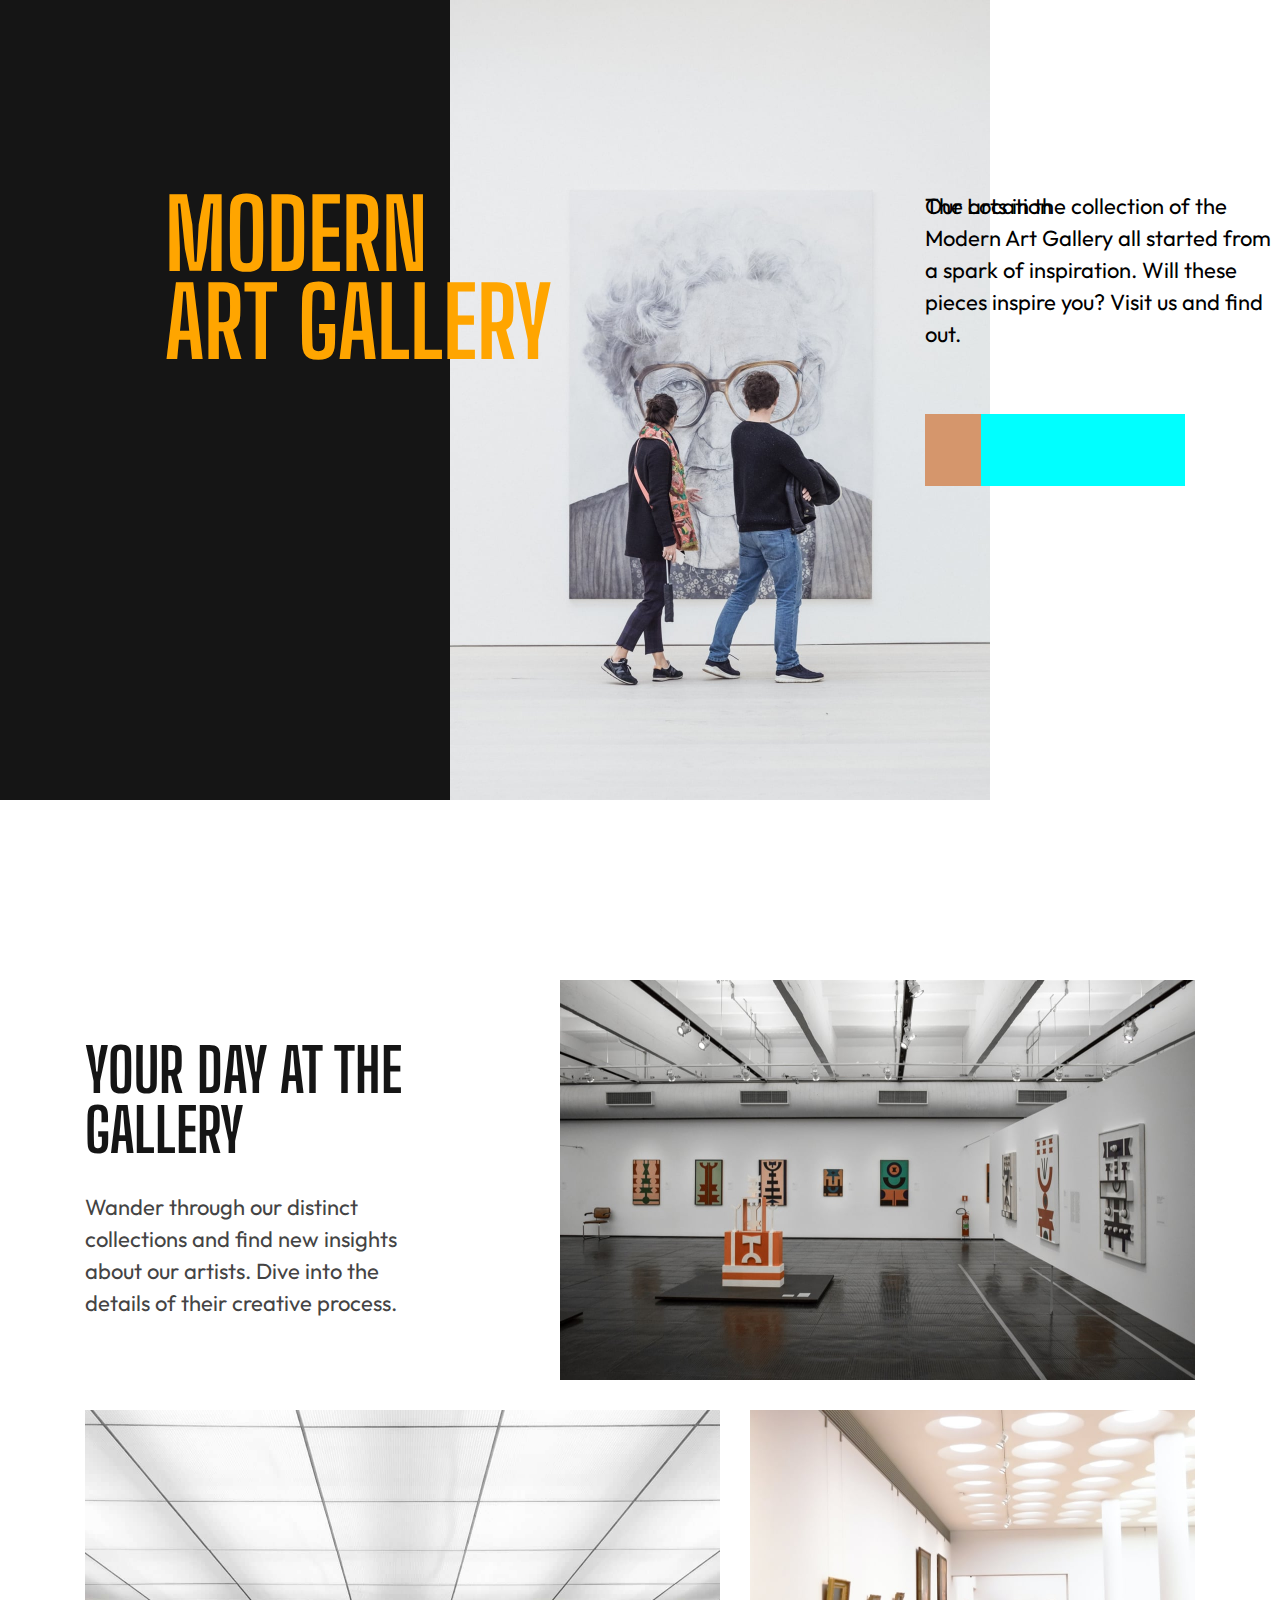
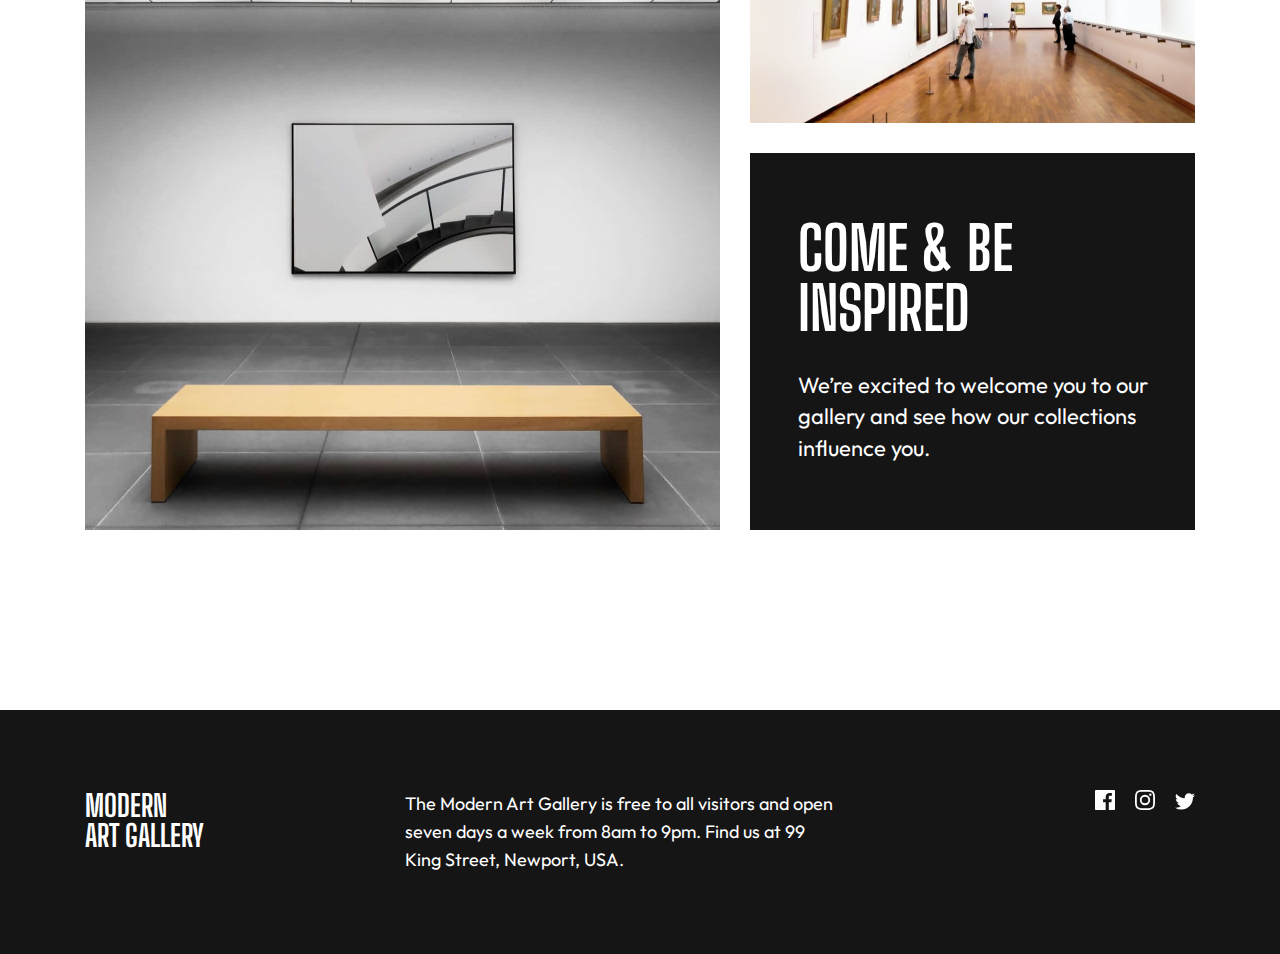
==== index.html @ f68daba3 "initial commit" ====
<!DOCTYPE html>
<html lang="en">
<head>
    <meta charset="UTF-8">
    <meta http-equiv="X-UA-Compatible" content="IE=edge">
    <meta name="viewport" content="width=device-width, initial-scale=1.0">
    <link rel="stylesheet" href="style.css">
    <link href="https://fonts.googleapis.com/css2?family=Outfit:wght@300&display=swap" rel="stylesheet">
    <link href="https://fonts.googleapis.com/css2?family=Big+Shoulders+Display:wght@900&display=swap" rel="stylesheet">
    <title>Document</title>
</head>
<body>
    <section class="title-section">
        <svg width="450" height="800">
            <rect width="450" height="800" style="fill:currentColor"/>
        </svg>
        <img src="./assets/desktop/image-hero@2x.jpg" alt="Man and woman looking at an image">
        <h1>Modern <br> Art Gallery</h1>
        <p>The arts in the collection of the Modern Art Gallery all started from a spark of inspiration. 
        Will these pieces inspire you? Visit us and find out.</p>
        
<!-- Continue fixing the button by using a p tag and the arrow for the other one -->
            <a href="location.html">
                <div class="button">
                    <p>Our Location</p>
                    <svg class="right-side" width="56" height="72">
                        <rect width="56" height="72" style="fill:currentColor"/>
                    </svg>
                </div>
            </a>
            <p>Our Location</p>
        
    </section>
    <section id="gallery" class="gallery-section">
        <div class="gallery-section-1">
            <div class="gallery-section-1-text">
                <h2>Your day at the Gallery</h2>
                <p>Wander through our distinct collections and find new insights about our artists. 
                    Dive into the details of their creative process.</p>
            </div>
            <img src="./assets/desktop/image-grid-1@2x.jpg" alt="Art Gallery Showroom">
        </div>
        <div class="gallery-section-2">
            <img class="left-image" src="./assets/desktop/image-grid-2@2x.jpg" alt="Picture hanging on wall">
            <div class="gallery-section-2b">
                <img src="./assets/desktop/image-grid-3@2x.jpg" alt="People looking at art on the wall">
                <div class="gallery-section-2b-text">
                    <div class="gallery-section-2b-text-container">
                        <h2>Come & Be Inspired</h2>
                        <p>We’re excited to welcome you to our gallery and see how our collections influence you.</p>
                    </div>
                </div>
            </div>
        </div>
    </section>
    <footer id="main-footer" class="footer-main">
        <div class="footer-container">
            <h3>Modern <br> Art Gallery</h3>
            <p>The Modern Art Gallery is free to all visitors and open seven days a week from 8am to 9pm. 
                Find us at 99 King Street, Newport, USA.</p>
            <div class="footer-svg-container"> 
                <svg width="20" height="20" xmlns="http://www.w3.org/2000/svg">
                    <path d="M18.896 0H1.104C.494 0 0 .494 0 1.104v17.793C0 19.506.494 20 1.104 20h9.58v-7.745H8.076V9.237h2.606V7.01c0-2.583 1.578-3.99 3.883-3.99 1.104 0 2.052.082 2.329.119v2.7h-1.598c-1.254 0-1.496.597-1.496 1.47v1.928h2.989l-.39 3.018h-2.6V20h5.098c.608 0 1.102-.494 1.102-1.104V1.104C20 .494 19.506 0 18.896 0Z" fill="currentColor"/>
                </svg>
                <svg width="20" height="20" xmlns="http://www.w3.org/2000/svg">
                    <path d="M10 1.802c2.67 0 2.987.01 4.042.059 2.71.123 3.975 1.409 4.099 4.099.048 1.054.057 1.37.057 4.04 0 2.672-.01 2.988-.057 4.042-.124 2.687-1.387 3.975-4.1 4.099-1.054.048-1.37.058-4.041.058-2.67 0-2.987-.01-4.04-.058-2.718-.124-3.977-1.416-4.1-4.1-.048-1.054-.058-1.37-.058-4.041 0-2.67.01-2.986.058-4.04.124-2.69 1.387-3.977 4.1-4.1 1.054-.048 1.37-.058 4.04-.058ZM10 0C7.284 0 6.944.012 5.877.06 2.246.227.227 2.242.061 5.877.01 6.944 0 7.284 0 10s.012 3.057.06 4.123c.167 3.632 2.182 5.65 5.817 5.817 1.067.048 1.407.06 4.123.06s3.057-.012 4.123-.06c3.629-.167 5.652-2.182 5.816-5.817.05-1.066.061-1.407.061-4.123s-.012-3.056-.06-4.122C19.777 2.249 17.76.228 14.124.06 13.057.01 12.716 0 10 0Zm0 4.865a5.135 5.135 0 1 0 0 10.27 5.135 5.135 0 0 0 0-10.27Zm0 8.468a3.333 3.333 0 1 1 0-6.666 3.333 3.333 0 0 1 0 6.666Zm5.338-9.87a1.2 1.2 0 1 0 0 2.4 1.2 1.2 0 0 0 0-2.4Z" fill="currentColor"/>
                </svg>
                <svg width="20" height="17" xmlns="http://www.w3.org/2000/svg">
                    <path d="M20 2.172a8.192 8.192 0 0 1-2.357.646 4.11 4.11 0 0 0 1.805-2.27 8.22 8.22 0 0 1-2.606.996A4.096 4.096 0 0 0 13.847.248c-2.65 0-4.596 2.472-3.998 5.037A11.648 11.648 0 0 1 1.392 1a4.109 4.109 0 0 0 1.27 5.478 4.086 4.086 0 0 1-1.858-.513c-.045 1.9 1.318 3.679 3.291 4.075a4.113 4.113 0 0 1-1.853.07 4.106 4.106 0 0 0 3.833 2.849A8.25 8.25 0 0 1 0 14.658a11.616 11.616 0 0 0 6.29 1.843c7.618 0 11.923-6.434 11.663-12.205A8.354 8.354 0 0 0 20 2.172Z" fill="currentColor"/>
                </svg> 
            </div>
        </div>
    </footer>
</body>
</html>
---- style.css ----
* {
    margin: 0;
    padding: 0;
    box-sizing: border-box;
}

/* title */
.title-section {
    height: 800px;
    display: flex;
    margin: auto;
}
.title-section p {
    width: 350px;
    height: 160px;
    font-family: 'Outfit', sans-serif;
    font-size: 22px;
    line-height: 32px;
    position: absolute;
    margin-top: 190px;
    margin-left: 925px;
}

.title-section h1 {
    font-family: 'Big Shoulders Display', cursive;
    font-size: 96px;
    line-height: 88px;
    margin-top: 190px;
    margin-left: 165px;
    text-transform: uppercase;
    color: orange;
    position: absolute;

}

.title-section img {
    width: 540px;
    height: 800px;
}
.title-section svg {
    color: #151515;
}


.title-section a .button{ 
    background-color: aqua;
    display: flex;
    width: 260px;
    height: 72px;
    position: absolute;
    margin-top: 414px;
    margin-left: -65px;
    color: white;
}

.button-section p {
    color: green;
    z-index: 1;
    font-size: 30px;
    position: absolute;
    margin-left: -65px;
}

a .right-side {
    color: #D5966C;
}

a:hover .left-side{
    color:#D5966C;
}

a:hover .right-side {
    color:#151515;
}

/* gallery */
.gallery-section {
    width: 1110px;
    height: 1150px;
    margin: 180px auto;
    display: flex;
    flex-direction: column;
    justify-content: space-between;
}

.gallery-section h2{
    font-family: 'Big Shoulders Display', cursive;
    font-size: 60px;
    line-height: 1;
    text-transform: uppercase;
    color: #151515;
}

.gallery-section p {
    color: #444;
    font-family: 'Outfit', sans-serif;
    font-size: 22px;
    font-style: normal;
    line-height: 1.45;
}

.gallery-section-1 {
    width: 1110px;
    height: 400px;
    display: flex;
}

.gallery-section-1-text {
    margin: 60px 125px 90px 0;
}

.gallery-section-1-text p {
    margin-top: 32px;
}

.gallery-section-1 img {
    width: 635px;
    height: 400px;
}

.gallery-section-2 {
    width: 1110px;
    height: 720px;
    display: flex;
    justify-content: space-between;
}
.gallery-section-2 .left-image {
    width: 635px;
    height: 720px;
}

.gallery-section-2b {
    display: flex;
    flex-direction: column;
    align-items: flex-end;
    justify-content: space-between;
}
.gallery-section-2b img {
    width: 445px;
    height: 313px; 
}

.gallery-section-2b-text {
    width: 445px;
    height: 377px;
    background-color: #151515;
    display: flex;
    justify-content: center;
    align-items: center;
}

.gallery-section-2b-text-container {
    width: 350px;
    height: 248px;
    /* background-color: grey; */
}

.gallery-section-2b-text h2 {
    color: #fff;
}

.gallery-section-2b-text p {
    color: #fff;
    margin-top: 32px;
}

/* footer */
#loc-footer {
    color: #151515;
    height: 244px;
    background-color: #D5966C;
}

#main-footer svg:hover {
    color: #D5966C;
}

#loc-footer svg:hover {
    color: #fff;
}
.footer-main {
    color: #fff;
    width: 100%;
    height: 244px;
    background-color: #151515;
    display: flex;
    justify-content: center;
    align-items: center;
}
.footer-main .footer-container {
    width: 1110px;
    /* background-color: gray; */
    display: flex;
    justify-content: space-between;
}
.footer-main h3 {
    width: 160px;
    height: 58px;
    font-family: 'Big Shoulders Display', cursive;
    font-size: 30px;
    line-height: 30px;
    text-transform: uppercase;
}
.footer-main p {
    width: 430px;
    font-family: 'Outfit', sans-serif;
    font-size: 18px;
    line-height: 28px;
    margin-right: 100px;
}

.footer-svg-container {
    width: 100px;
    display: flex;
    justify-content: space-between;
    align-items: baseline;
}
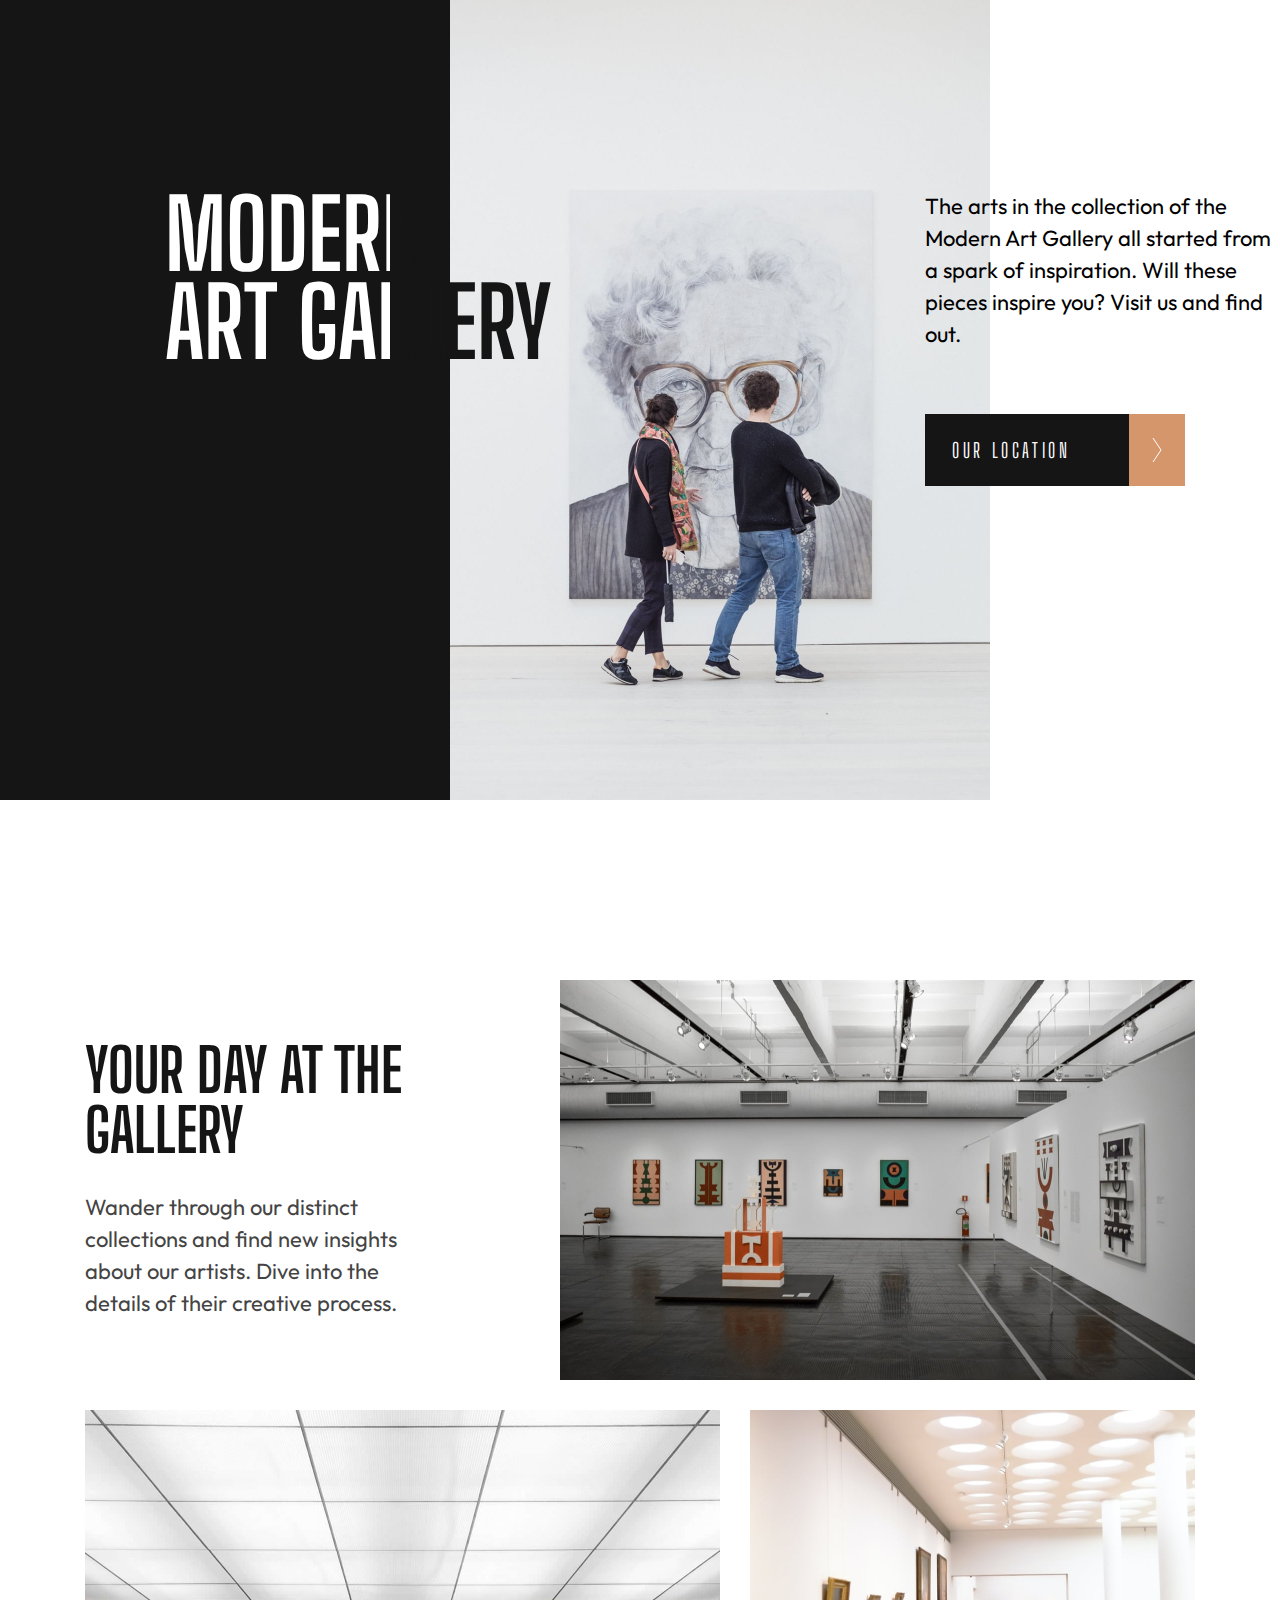
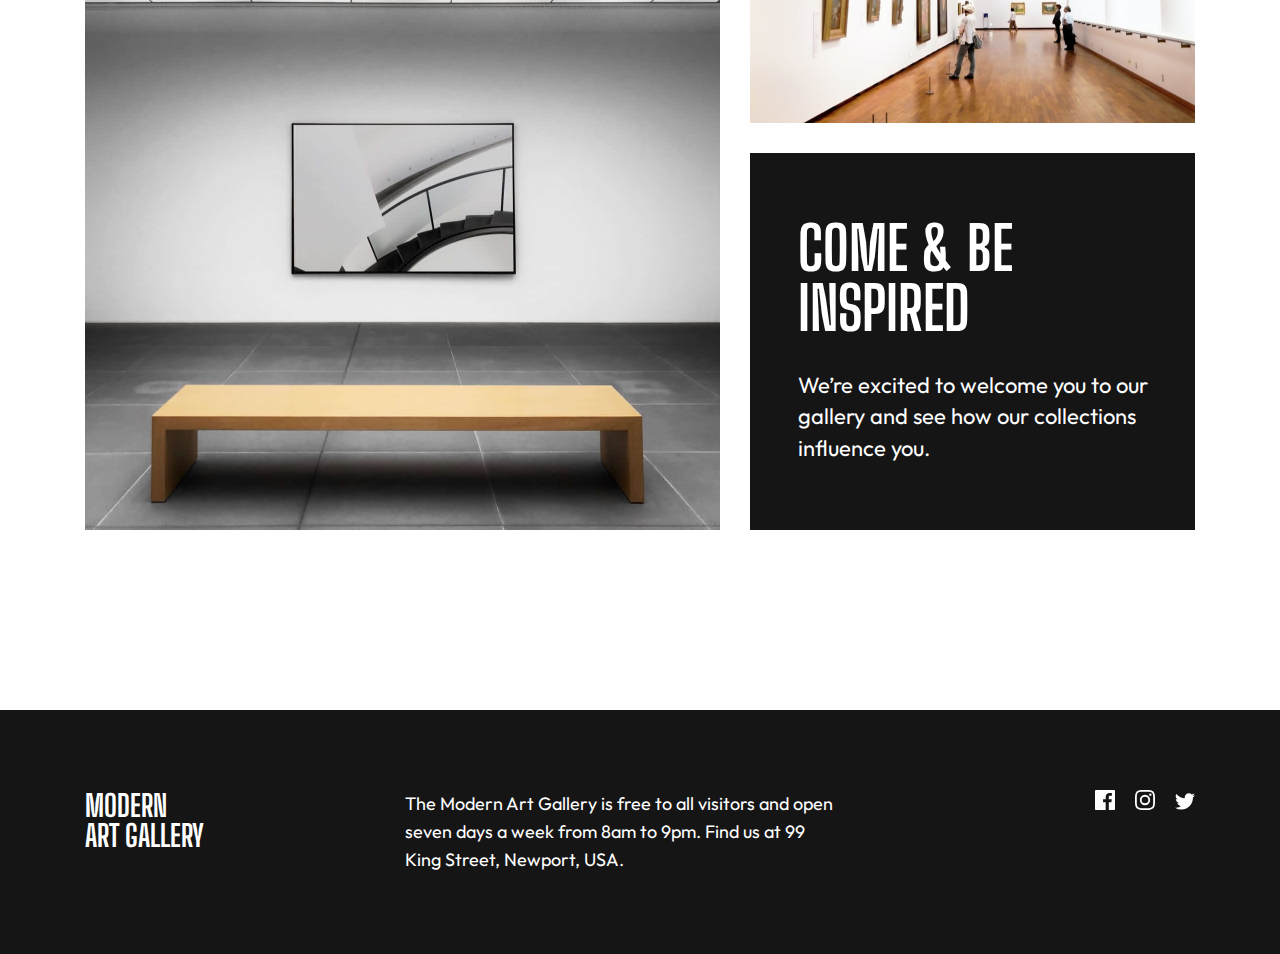
==== commit e6a063c4: "add hero section" ====
--- a/index.html
+++ b/index.html
@@ -7,7 +7,7 @@
     <link rel="stylesheet" href="style.css">
     <link href="https://fonts.googleapis.com/css2?family=Outfit:wght@300&display=swap" rel="stylesheet">
     <link href="https://fonts.googleapis.com/css2?family=Big+Shoulders+Display:wght@900&display=swap" rel="stylesheet">
-    <title>Document</title>
+    <title>Modern Art Gallery</title>
 </head>
 <body>
     <section class="title-section">
@@ -15,21 +15,18 @@
             <rect width="450" height="800" style="fill:currentColor"/>
         </svg>
         <img src="./assets/desktop/image-hero@2x.jpg" alt="Man and woman looking at an image">
-        <h1>Modern <br> Art Gallery</h1>
+        <h1 id="mask">Modern <br> Art Gallery</h1>
+        <h1 id="unmask">Modern <br> Art Gallery</h1>
         <p>The arts in the collection of the Modern Art Gallery all started from a spark of inspiration. 
         Will these pieces inspire you? Visit us and find out.</p>
-        
-<!-- Continue fixing the button by using a p tag and the arrow for the other one -->
-            <a href="location.html">
-                <div class="button">
-                    <p>Our Location</p>
-                    <svg class="right-side" width="56" height="72">
-                        <rect width="56" height="72" style="fill:currentColor"/>
-                    </svg>
-                </div>
-            </a>
-            <p>Our Location</p>
-        
+        <a href="location.html">
+            <div id="btn-left-side">
+                <p id="btn-text">Our Location</p>  
+            </div>
+            <div id="btn-right-side">
+                <svg width="10" height="24" xmlns="http://www.w3.org/2000/svg"><path stroke="#FFF" fill="none" d="m1 0 8 12-8 12"/></svg>
+            </div>
+        </a>
     </section>
     <section id="gallery" class="gallery-section">
         <div class="gallery-section-1">
--- a/style.css
+++ b/style.css
@@ -21,16 +21,28 @@
     margin-left: 925px;
 }
 
-.title-section h1 {
+#mask {
     font-family: 'Big Shoulders Display', cursive;
     font-size: 96px;
     line-height: 88px;
     margin-top: 190px;
     margin-left: 165px;
     text-transform: uppercase;
-    color: orange;
+    color: #fff;
     position: absolute;
-
+    clip-path: inset(0 162px 0 0);
+    z-index: 1;
+}
+
+#unmask {
+    font-family: 'Big Shoulders Display', cursive;
+    font-size: 96px;
+    line-height: 88px;
+    margin-top: 190px;
+    margin-left: 165px;
+    text-transform: uppercase;
+    color: #151515;
+    position: absolute;
 }
 
 .title-section img {
@@ -42,35 +54,49 @@
 }
 
 
-.title-section a .button{ 
-    background-color: aqua;
+.title-section a { 
     display: flex;
     width: 260px;
     height: 72px;
-    position: absolute;
-    margin-top: 414px;
-    margin-left: -65px;
+    position: relative;
+    top: 414px;
+    left: -65px;
     color: white;
-}
-
-.button-section p {
-    color: green;
-    z-index: 1;
-    font-size: 30px;
-    position: absolute;
-    margin-left: -65px;
-}
-
-a .right-side {
-    color: #D5966C;
-}
-
-a:hover .left-side{
-    color:#D5966C;
-}
-
-a:hover .right-side {
-    color:#151515;
+    justify-content: end;
+}
+
+#btn-left-side {
+    background-color: #151515;
+    display: flex;
+    width: 204px;
+    height: 72px;
+    justify-content: center;
+}
+
+#btn-text {
+    margin: 20px 0 0 200px;
+    font-family: 'Big Shoulders Display', cursive;
+    text-transform: uppercase;
+    letter-spacing: 3.63636px;
+    font-size: 20px;
+    height: auto;
+}
+
+#btn-right-side {
+    display: flex;
+    width: 56px;
+    height: 72px;
+    background-color: #D5966C;
+    justify-content: center;
+    align-items: center;
+}
+
+a:hover #btn-right-side {
+    background-color: #151515;
+}
+
+a:hover #btn-left-side {
+    background-color: #D5966C;
 }
 
 /* gallery */
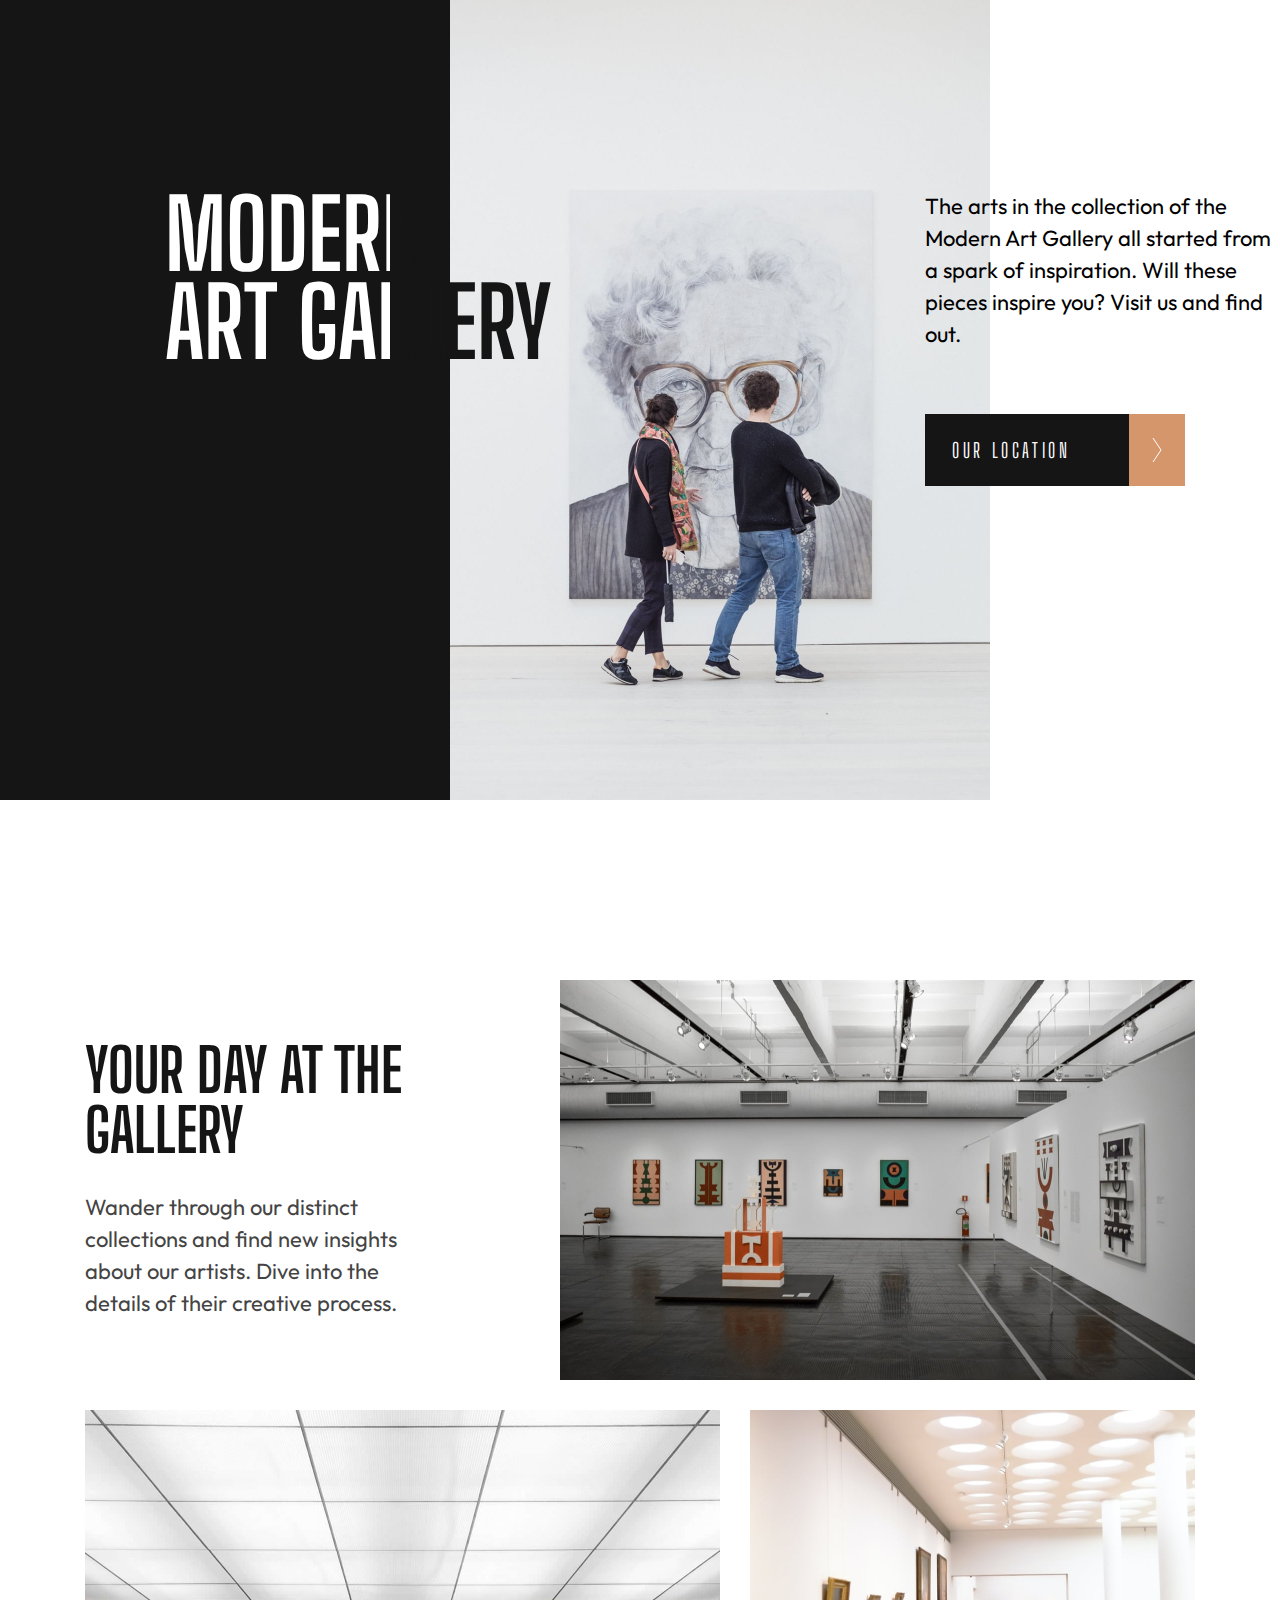
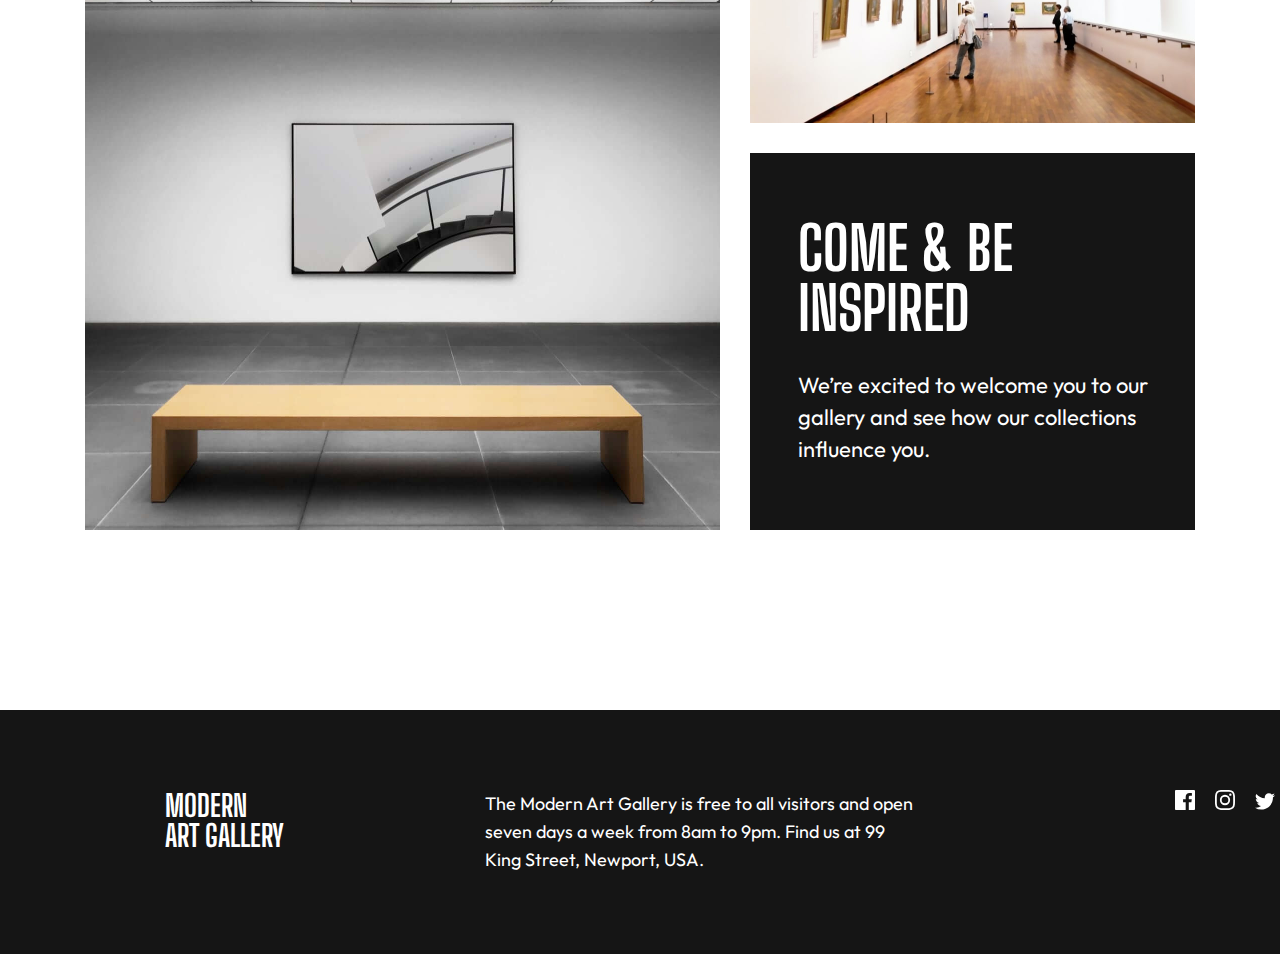
==== commit 21e6ecd9: "add tablet mode" ====
--- a/index.html
+++ b/index.html
@@ -11,15 +11,15 @@
 </head>
 <body>
     <section class="title-section">
-        <svg width="450" height="800">
+        <svg class="black-rect" width="450" height="800">
             <rect width="450" height="800" style="fill:currentColor"/>
         </svg>
-        <img src="./assets/desktop/image-hero@2x.jpg" alt="Man and woman looking at an image">
+        <div class="img"></div>
         <h1 id="mask">Modern <br> Art Gallery</h1>
         <h1 id="unmask">Modern <br> Art Gallery</h1>
         <p>The arts in the collection of the Modern Art Gallery all started from a spark of inspiration. 
         Will these pieces inspire you? Visit us and find out.</p>
-        <a href="location.html">
+        <a id="btn-loc" href="location.html">
             <div id="btn-left-side">
                 <p id="btn-text">Our Location</p>  
             </div>
@@ -35,12 +35,12 @@
                 <p>Wander through our distinct collections and find new insights about our artists. 
                     Dive into the details of their creative process.</p>
             </div>
-            <img src="./assets/desktop/image-grid-1@2x.jpg" alt="Art Gallery Showroom">
+            <div class="img2"></div>
         </div>
         <div class="gallery-section-2">
-            <img class="left-image" src="./assets/desktop/image-grid-2@2x.jpg" alt="Picture hanging on wall">
+            <div class="left-image"></div>
             <div class="gallery-section-2b">
-                <img src="./assets/desktop/image-grid-3@2x.jpg" alt="People looking at art on the wall">
+                <div class="img"></div>
                 <div class="gallery-section-2b-text">
                     <div class="gallery-section-2b-text-container">
                         <h2>Come & Be Inspired</h2>
--- a/style.css
+++ b/style.css
@@ -4,12 +4,14 @@
     box-sizing: border-box;
 }
 
+/* main page */
 /* title */
 .title-section {
     height: 800px;
     display: flex;
     margin: auto;
 }
+
 .title-section p {
     width: 350px;
     height: 160px;
@@ -45,16 +47,20 @@
     position: absolute;
 }
 
-.title-section img {
+.title-section .img {
+    background-image: url(./assets/desktop/image-hero@2x.jpg);
     width: 540px;
     height: 800px;
-}
+    background-repeat: no-repeat;
+    background-size: contain;
+}
+
 .title-section svg {
     color: #151515;
 }
 
 
-.title-section a { 
+#btn-loc { 
     display: flex;
     width: 260px;
     height: 72px;
@@ -109,7 +115,7 @@
     justify-content: space-between;
 }
 
-.gallery-section h2{
+.gallery-section h2 {
     font-family: 'Big Shoulders Display', cursive;
     font-size: 60px;
     line-height: 1;
@@ -129,9 +135,12 @@
     width: 1110px;
     height: 400px;
     display: flex;
+    justify-content: space-between;
 }
 
 .gallery-section-1-text {
+    width: 350px;
+    height: 280px;
     margin: 60px 125px 90px 0;
 }
 
@@ -139,9 +148,12 @@
     margin-top: 32px;
 }
 
-.gallery-section-1 img {
+.gallery-section-1 .img2 {
+    background-image: url(./assets/desktop/image-grid-1@2x.jpg);
     width: 635px;
     height: 400px;
+    background-repeat: no-repeat;
+    background-size: contain;
 }
 
 .gallery-section-2 {
@@ -150,9 +162,13 @@
     display: flex;
     justify-content: space-between;
 }
+
 .gallery-section-2 .left-image {
+    background-image: url(./assets/desktop/image-grid-2@2x.jpg);
     width: 635px;
     height: 720px;
+    background-repeat: no-repeat;
+    background-size: contain;
 }
 
 .gallery-section-2b {
@@ -161,24 +177,23 @@
     align-items: flex-end;
     justify-content: space-between;
 }
-.gallery-section-2b img {
+
+.gallery-section-2b .img {
+    background-image: url(./assets/desktop/image-grid-3@2x.jpg);
     width: 445px;
     height: 313px; 
+    background-repeat: no-repeat;
+    background-size: contain;
 }
 
 .gallery-section-2b-text {
     width: 445px;
     height: 377px;
     background-color: #151515;
-    display: flex;
-    justify-content: center;
-    align-items: center;
 }
 
 .gallery-section-2b-text-container {
-    width: 350px;
-    height: 248px;
-    /* background-color: grey; */
+    margin: 65px 47px 64px 48px;
 }
 
 .gallery-section-2b-text h2 {
@@ -206,16 +221,16 @@
 }
 .footer-main {
     color: #fff;
-    width: 100%;
+    width: 1440px;
     height: 244px;
     background-color: #151515;
     display: flex;
     justify-content: center;
     align-items: center;
 }
+
 .footer-main .footer-container {
     width: 1110px;
-    /* background-color: gray; */
     display: flex;
     justify-content: space-between;
 }
@@ -240,4 +255,361 @@
     display: flex;
     justify-content: space-between;
     align-items: baseline;
-}+}
+
+/* location page  */
+#map-section {
+    display: flex;
+    width: 1440px;
+    height: 600px;
+}
+
+.map {
+    width: 100%;
+    height: 600px;
+}
+
+#btn-home {
+    text-decoration: none;
+    display: flex;
+    width: 260px;
+    height: 72px;
+    margin-left: 156px;
+    position: absolute;
+    color: white;
+    justify-content: end; 
+    background-color: aqua; 
+}
+
+#btn-left-side-loc {
+    display: flex;
+    width: 56px;
+    height: 72px;
+    background-color: #D5966C;
+    justify-content: center;
+    align-items: center;
+}
+
+#btn-right-side-loc {
+    background-color: #151515;
+    display: flex;
+    width: 204px;
+    height: 72px;
+    justify-content: center;
+}
+
+#btn-text-loc {
+    margin: 22px 0 0 0px;
+    font-family: 'Big Shoulders Display', cursive;
+    text-transform: uppercase;
+    letter-spacing: 3.63636px;
+    font-size: 20px;
+    height: auto;
+}
+
+a:hover #btn-right-side-loc {
+    background-color: #D5966C;
+}
+
+a:hover #btn-left-side-loc {
+    background-color: #151515;
+}
+
+#location-info {
+    display: flex;
+    width: 1440px;
+    height: 548px;
+    background-color: #151515;
+    justify-content: center;
+    align-items: center;
+    
+}
+
+#location-info h2 {
+    font-family: 'Big Shoulders Display', cursive;
+    font-size: 70px;
+    line-height: 70px;
+    color: #fff;
+    text-transform: uppercase;
+    width: 350px;
+    height: 140px;
+}
+
+.location-info-container {
+    display: flex;
+    width: 1110px;
+    height: 316px;
+    justify-content: space-between;
+}
+
+.text-right {
+    display: flex;
+    width: 540px;
+    flex-direction: column;
+}
+
+#location-info .main-text {
+    font-family: 'Big Shoulders Display', cursive;
+    text-transform: uppercase;
+    font-size: 36px;
+    line-height: 36px;
+    color: #D5966C;
+    margin-bottom: 24px;
+}
+
+.text-right p {
+    font-family: 'Outfit', sans-serif;
+    color: #fff;
+    font-size: 22px;
+    line-height: 32px;
+    margin-bottom: 32px;
+}
+
+/* Add media queries for responsiveness */
+@media only screen and (min-device-width: 768px) and (max-device-width: 1024px) {
+    .title-section {
+        height: 700px;
+    }
+    
+    .title-section p {
+        font-size: 18px;
+        line-height: 28px;
+        margin-top: 323px;
+        margin-left: 389px;
+    }
+
+    #unmask {
+        font-size: 70px;
+        line-height: 65px;
+        margin-top: 145px;
+        margin-left: 389px;
+    }
+
+    #mask {
+        display: none;
+    }
+    
+    .title-section .img {
+        background-image: url(./assets/tablet/image-hero@2x.jpg);
+        width: 437px;
+        height: 700px;
+        background-repeat: no-repeat;
+        background-size: contain;
+    }
+
+    .title-section .black-rect {
+        display: none;
+    }
+
+    #btn-loc {
+        top: 489px;
+        left: -50px;
+    }
+
+    .gallery-section {
+        width: 689px;
+        height: 1131px;
+        margin: 120px auto;
+        display: flex;
+        flex-direction: column;
+        justify-content: space-between;
+    }
+
+    .gallery-section-1 {
+        width: 689px;
+        height: 400px;
+        display: flex;
+        justify-content: space-between;
+    }
+
+    .gallery-section-1 .img2 {
+        background-image: url(./assets/tablet/image-grid-1@2x.jpg);
+        width: 389px;
+        height: 400px;
+        background-repeat: no-repeat;
+        background-size: cover;
+    }
+
+    .gallery-section h2 {
+        font-size: 50px;
+        line-height: 45px;
+    }
+
+    .gallery-section p {
+        font-size: 18px;
+        line-height: 28px;
+
+    }
+
+    .gallery-section-1-text {
+        width: 223px;
+        height: 299px;
+        margin-left: 39px;
+        margin-right: 68px;
+        margin-bottom: 76px;
+        margin-top: 36px;
+    }
+
+    .gallery-section-2 {
+        width: 689px;
+    }
+
+    .gallery-section-2 .left-image {
+        background-image: url(./assets/tablet/image-grid-2@2x.jpg);
+        width: 398px;
+        height: 720px;
+        background-repeat: no-repeat;
+        background-size: cover;
+    }
+
+    .gallery-section-2b .img {
+        background-image: url(./assets/tablet/image-grid-3@2x.jpg);
+        width: 280px;
+        object-fit: cover;
+    }
+    
+    .gallery-section-2b-text {
+        width: 280px;
+        height: 396px;
+    }
+    
+    .gallery-section-2b-text-container {
+        margin: 85px 28px 85px 29px;
+    }
+
+        /* footer */
+    .footer-main {
+        width: 768px;
+        height: 216px;
+    }
+
+    .footer-main .footer-container {
+        width: 689px;
+    }
+
+    .footer-main h3 {
+        width: 110px;
+        font-size: 20px;
+        line-height: 20px;
+    }
+    .footer-main p {
+        width: 281px;
+        font-size: 16px;
+        line-height: 26px;
+        margin-left: 65px;
+    }
+}
+
+/* @media only screen and (min-device-width: 375px) and (max-device-width: 767px) {
+    .title-section {
+        height: 630px;
+    }
+    
+    .title-section p {
+        font-size: 18px;
+        line-height: 28px;
+        margin-top: 323px;
+        margin-left: 389px;
+    }
+
+    /* #unmask {
+        font-size: 70px;
+        line-height: 65px;
+        margin-top: 145px;
+        margin-left: 389px;
+    } */
+
+    /* #mask {
+        display: none;
+    } */
+    
+    /* .title-section img {
+        width: 437px;
+        height: 700px;
+    } */
+
+    /* .title-section .black-rect {
+        display: none;
+    } */
+
+    /* #btn-loc {
+        top: 489px;
+        left: -50px;
+    } */
+
+    /* .gallery-section {
+        width: 689px;
+        height: 1131px;
+        margin: 120px auto;
+    } */
+
+    /* .gallery-section-1 img {
+        width: 389px;
+        height: 400px;
+        object-fit: cover;
+    } */
+
+    /* .gallery-section h2 {
+        font-size: 50px;
+        line-height: 45px;
+    } */
+
+    /* .gallery-section p {
+        font-size: 18px;
+        line-height: 28px;
+
+    } */
+
+    /* .gallery-section-1-text {
+        margin-left: 39px;
+        margin-right: 68px;
+        margin-bottom: 76px;
+        margin-top: 36px;
+    } */
+
+    /* .gallery-section-2 {
+        width: 689px;
+    } */
+
+    /* .gallery-section-2 .left-image {
+        width: 398px;
+        height: 720px;
+        object-fit: cover;
+    } */
+
+    /* .gallery-section-2b img {
+        width: 280px;
+        object-fit: cover;
+    } */
+    
+    /* .gallery-section-2b-text {
+        width: 280px;
+        height: 396px;
+    } */
+    
+    /* .gallery-section-2b-text-container {
+        margin: 85px 28px 85px 29px;
+    } */
+
+        /* footer */
+    /* .footer-main {
+        width: 768px;
+        height: 216px;
+    } */
+
+    /* .footer-main .footer-container {
+        width: 689px;
+    } */
+
+    /* .footer-main h3 {
+        width: 110px;
+        font-size: 20px;
+        line-height: 20px;
+    } */
+
+    /* .footer-main p {
+        width: 281px;
+        font-size: 16px;
+        line-height: 26px;
+        margin-left: 65px;
+    } */
